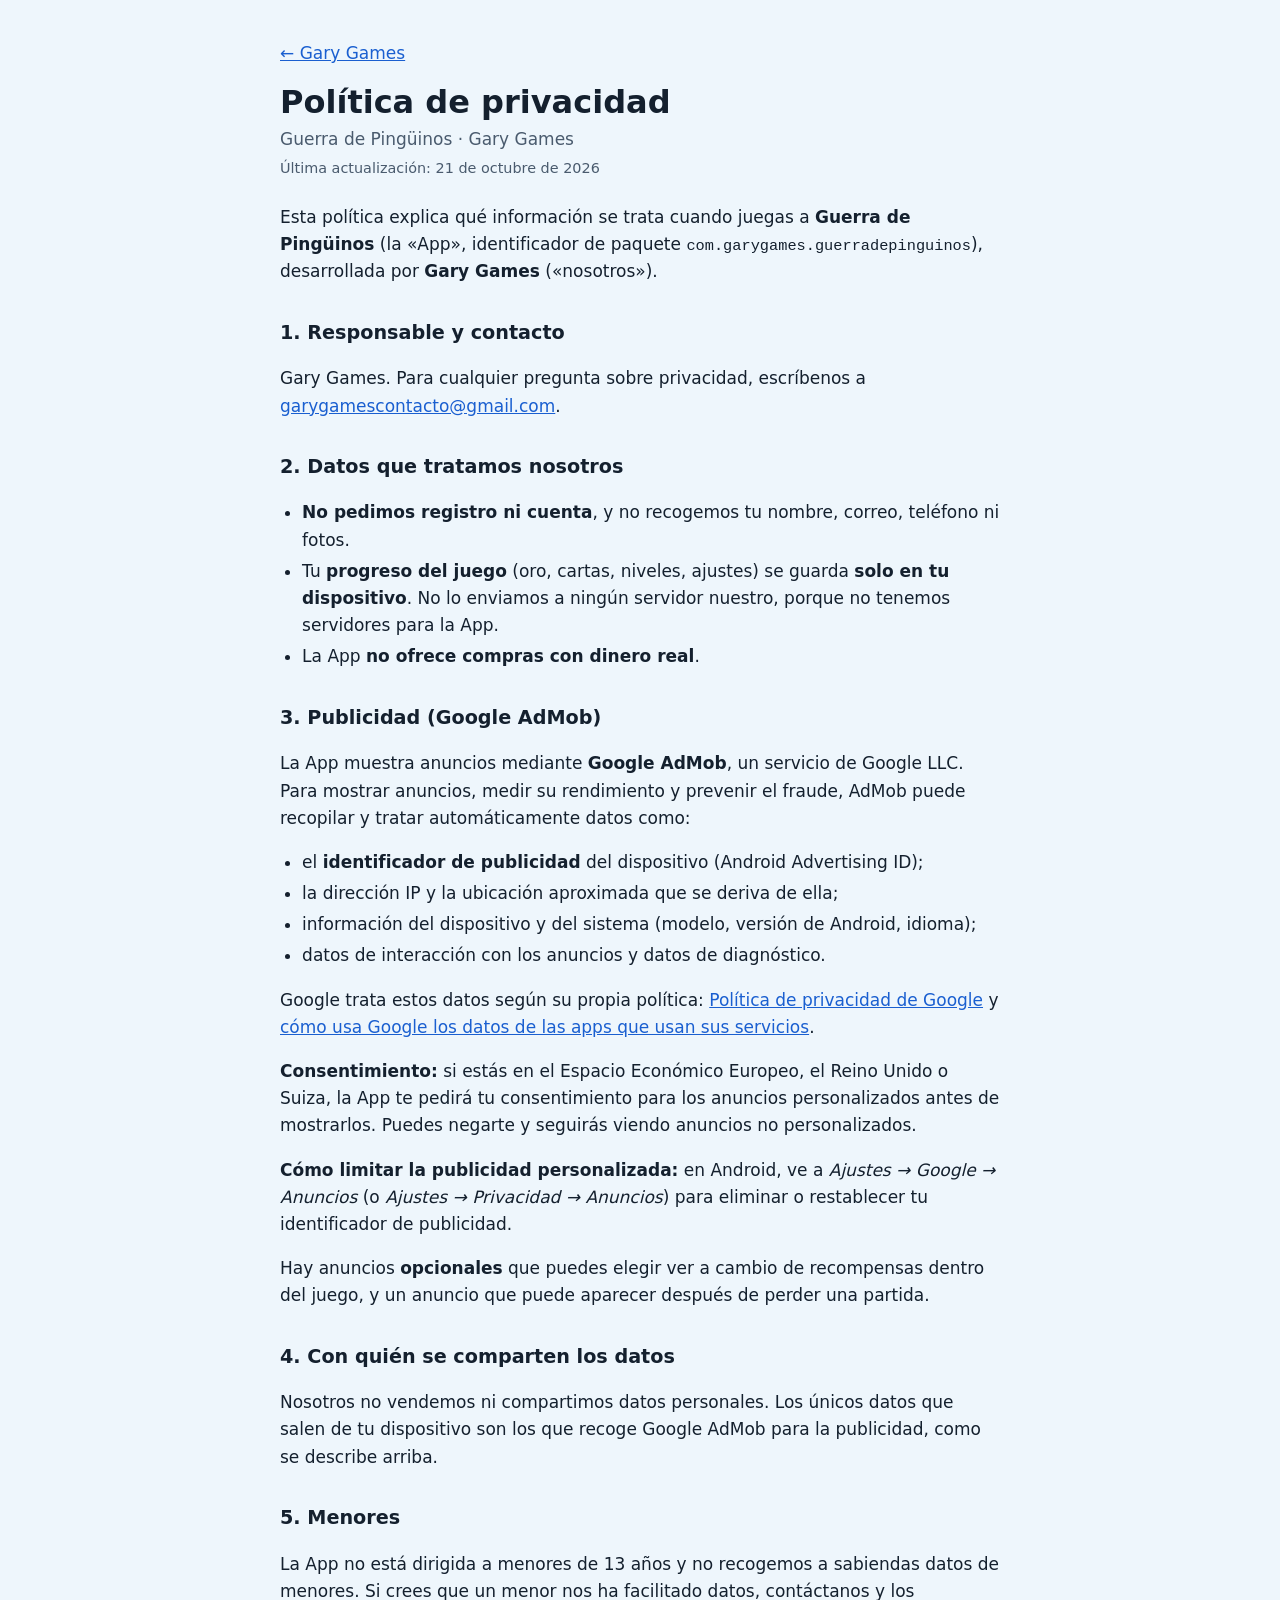
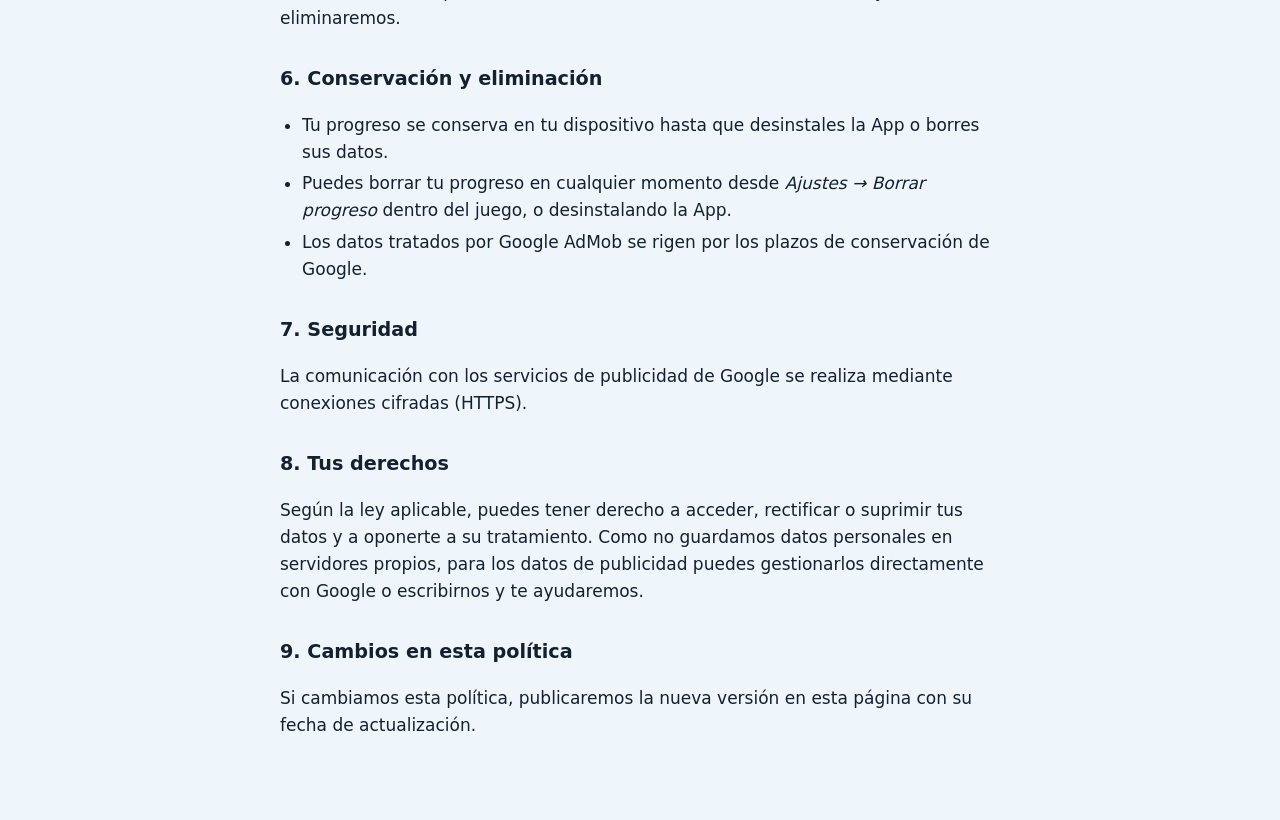
==== privacidad.html @ c4622933 "Sitio de Gary Games: política de privacidad y app-ads.txt Página de inicio, política de privacidad d" ====
<!doctype html>
<html lang="es">
  <head>
    <meta charset="utf-8" />
    <meta name="viewport" content="width=device-width, initial-scale=1" />
    <title>Política de privacidad · Guerra de Pingüinos</title>
    <meta name="description" content="Política de privacidad del juego Guerra de Pingüinos, de Gary Games." />
    <link rel="stylesheet" href="estilo.css" />
  </head>
  <body>
    <main>
      <p class="volver"><a href="./">← Gary Games</a></p>
      <h1>Política de privacidad</h1>
      <p class="sub">Guerra de Pingüinos · Gary Games</p>
      <p class="fecha">Última actualización: 21 de octubre de 2026</p>

      <p>
        Esta política explica qué información se trata cuando juegas a <strong>Guerra de Pingüinos</strong>
        (la «App», identificador de paquete <code>com.garygames.guerradepinguinos</code>), desarrollada por
        <strong>Gary Games</strong> («nosotros»).
      </p>

      <h2>1. Responsable y contacto</h2>
      <p>
        Gary Games. Para cualquier pregunta sobre privacidad, escríbenos a
        <a href="mailto:garygamescontacto@gmail.com">garygamescontacto@gmail.com</a>.
      </p>

      <h2>2. Datos que tratamos nosotros</h2>
      <ul>
        <li><strong>No pedimos registro ni cuenta</strong>, y no recogemos tu nombre, correo, teléfono ni fotos.</li>
        <li>
          Tu <strong>progreso del juego</strong> (oro, cartas, niveles, ajustes) se guarda
          <strong>solo en tu dispositivo</strong>. No lo enviamos a ningún servidor nuestro, porque no tenemos
          servidores para la App.
        </li>
        <li>La App <strong>no ofrece compras con dinero real</strong>.</li>
      </ul>

      <h2>3. Publicidad (Google AdMob)</h2>
      <p>
        La App muestra anuncios mediante <strong>Google AdMob</strong>, un servicio de Google LLC. Para mostrar
        anuncios, medir su rendimiento y prevenir el fraude, AdMob puede recopilar y tratar automáticamente datos
        como:
      </p>
      <ul>
        <li>el <strong>identificador de publicidad</strong> del dispositivo (Android Advertising ID);</li>
        <li>la dirección IP y la ubicación aproximada que se deriva de ella;</li>
        <li>información del dispositivo y del sistema (modelo, versión de Android, idioma);</li>
        <li>datos de interacción con los anuncios y datos de diagnóstico.</li>
      </ul>
      <p>
        Google trata estos datos según su propia política:
        <a href="https://policies.google.com/privacy" target="_blank" rel="noopener">Política de privacidad de Google</a>
        y
        <a href="https://policies.google.com/technologies/partner-sites" target="_blank" rel="noopener">cómo usa Google los datos de las apps que usan sus servicios</a>.
      </p>
      <p>
        <strong>Consentimiento:</strong> si estás en el Espacio Económico Europeo, el Reino Unido o Suiza, la App te
        pedirá tu consentimiento para los anuncios personalizados antes de mostrarlos. Puedes negarte y seguirás
        viendo anuncios no personalizados.
      </p>
      <p>
        <strong>Cómo limitar la publicidad personalizada:</strong> en Android, ve a
        <em>Ajustes → Google → Anuncios</em> (o <em>Ajustes → Privacidad → Anuncios</em>) para eliminar o
        restablecer tu identificador de publicidad.
      </p>
      <p>
        Hay anuncios <strong>opcionales</strong> que puedes elegir ver a cambio de recompensas dentro del juego, y un
        anuncio que puede aparecer después de perder una partida.
      </p>

      <h2>4. Con quién se comparten los datos</h2>
      <p>
        Nosotros no vendemos ni compartimos datos personales. Los únicos datos que salen de tu dispositivo son los
        que recoge Google AdMob para la publicidad, como se describe arriba.
      </p>

      <h2>5. Menores</h2>
      <p>
        La App no está dirigida a menores de 13 años y no recogemos a sabiendas datos de menores. Si crees que un
        menor nos ha facilitado datos, contáctanos y los eliminaremos.
      </p>

      <h2>6. Conservación y eliminación</h2>
      <ul>
        <li>Tu progreso se conserva en tu dispositivo hasta que desinstales la App o borres sus datos.</li>
        <li>
          Puedes borrar tu progreso en cualquier momento desde <em>Ajustes → Borrar progreso</em> dentro del juego,
          o desinstalando la App.
        </li>
        <li>Los datos tratados por Google AdMob se rigen por los plazos de conservación de Google.</li>
      </ul>

      <h2>7. Seguridad</h2>
      <p>
        La comunicación con los servicios de publicidad de Google se realiza mediante conexiones cifradas (HTTPS).
      </p>

      <h2>8. Tus derechos</h2>
      <p>
        Según la ley aplicable, puedes tener derecho a acceder, rectificar o suprimir tus datos y a oponerte a su
        tratamiento. Como no guardamos datos personales en servidores propios, para los datos de publicidad puedes
        gestionarlos directamente con Google o escribirnos y te ayudaremos.
      </p>

      <h2>9. Cambios en esta política</h2>
      <p>
        Si cambiamos esta política, publicaremos la nueva versión en esta página con su fecha de actualización.
      </p>
    </main>
  </body>
</html>
---- estilo.css ----
:root {
  --fondo: #eef6fc;
  --texto: #14202e;
  --suave: #4a5b6e;
  --acento: #1a5fd0;
  --tarjeta: #ffffff;
  --borde: #d3e2ef;
}

@media (prefers-color-scheme: dark) {
  :root {
    --fondo: #0b1724;
    --texto: #e6eef6;
    --suave: #9fb3c6;
    --acento: #6db3ff;
    --tarjeta: #12233a;
    --borde: #22385a;
  }
}

* { box-sizing: border-box; }

body {
  margin: 0;
  background: var(--fondo);
  color: var(--texto);
  font: 17px/1.6 system-ui, -apple-system, 'Segoe UI', Roboto, sans-serif;
}

main {
  max-width: 760px;
  margin: 0 auto;
  padding: 40px 20px 64px;
}

h1 { font-size: 2rem; margin: 0 0 4px; line-height: 1.2; }
h2 { font-size: 1.2rem; margin: 32px 0 8px; }
a { color: var(--acento); }
code { font-size: 0.9em; overflow-wrap: anywhere; }
ul { padding-left: 1.3em; }
li { margin: 4px 0; }

.sub { color: var(--suave); margin: 0 0 4px; }
.fecha { color: var(--suave); font-size: 0.9rem; margin: 0 0 24px; }
.volver { margin: 0 0 16px; }
.contacto { color: var(--suave); margin-top: 32px; }

.juego {
  display: flex;
  gap: 20px;
  align-items: flex-start;
  margin-top: 28px;
  padding: 20px;
  background: var(--tarjeta);
  border: 1px solid var(--borde);
  border-radius: 16px;
}
.juego img { border-radius: 24px; flex-shrink: 0; }
.juego h2 { margin-top: 0; }

@media (max-width: 520px) {
  .juego { flex-direction: column; }
}
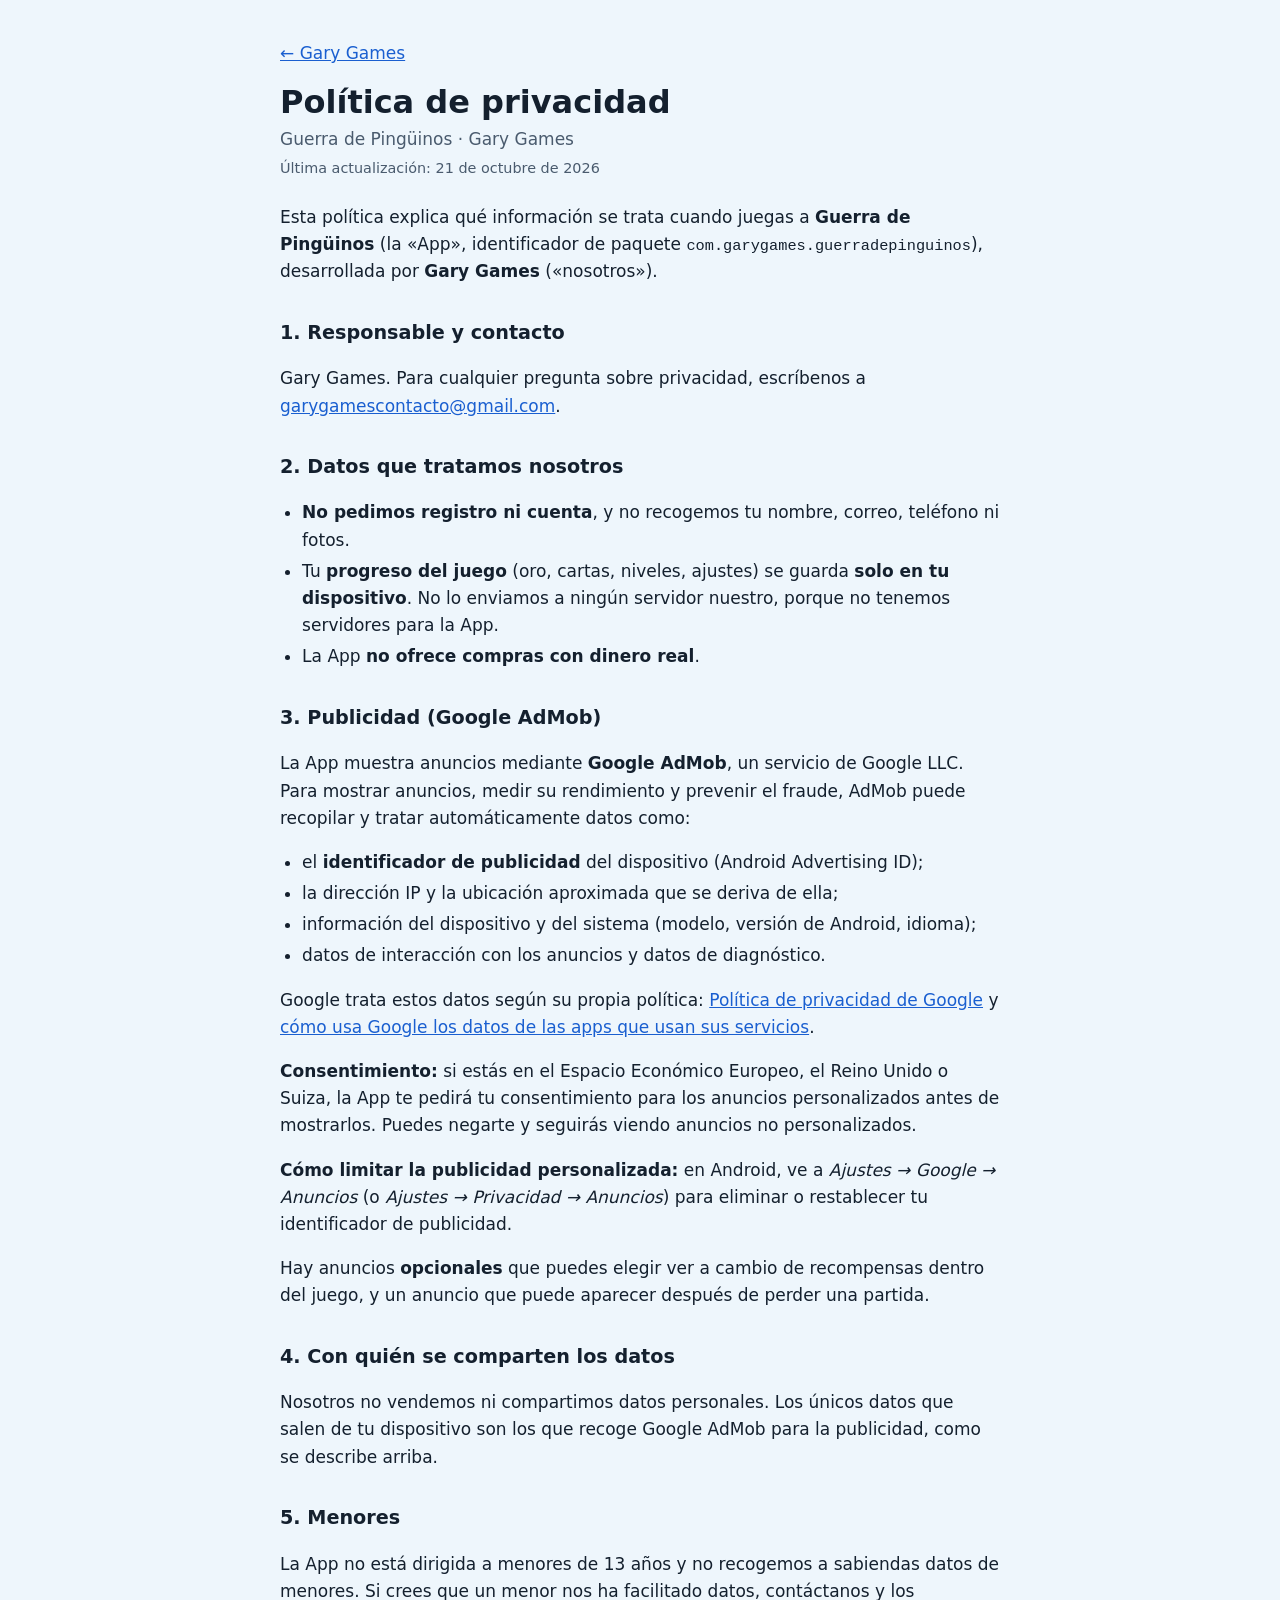
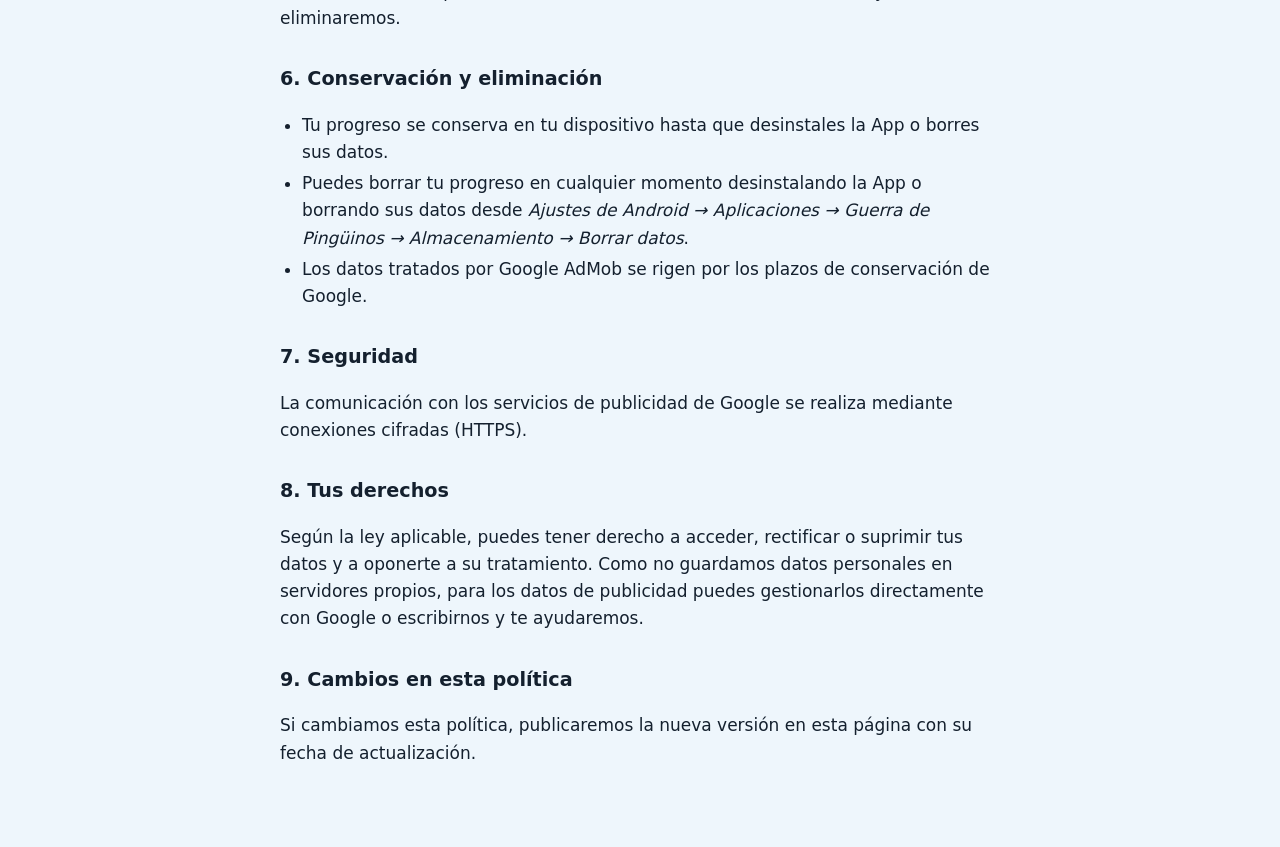
==== commit c097bd3a: "Política: borrar progreso desde los ajustes de Android El juego ya no tiene botón para borrar el pro" ====
--- a/privacidad.html
+++ b/privacidad.html
@@ -86,8 +86,8 @@
       <ul>
         <li>Tu progreso se conserva en tu dispositivo hasta que desinstales la App o borres sus datos.</li>
         <li>
-          Puedes borrar tu progreso en cualquier momento desde <em>Ajustes → Borrar progreso</em> dentro del juego,
-          o desinstalando la App.
+          Puedes borrar tu progreso en cualquier momento desinstalando la App o borrando sus datos desde
+          <em>Ajustes de Android → Aplicaciones → Guerra de Pingüinos → Almacenamiento → Borrar datos</em>.
         </li>
         <li>Los datos tratados por Google AdMob se rigen por los plazos de conservación de Google.</li>
       </ul>
